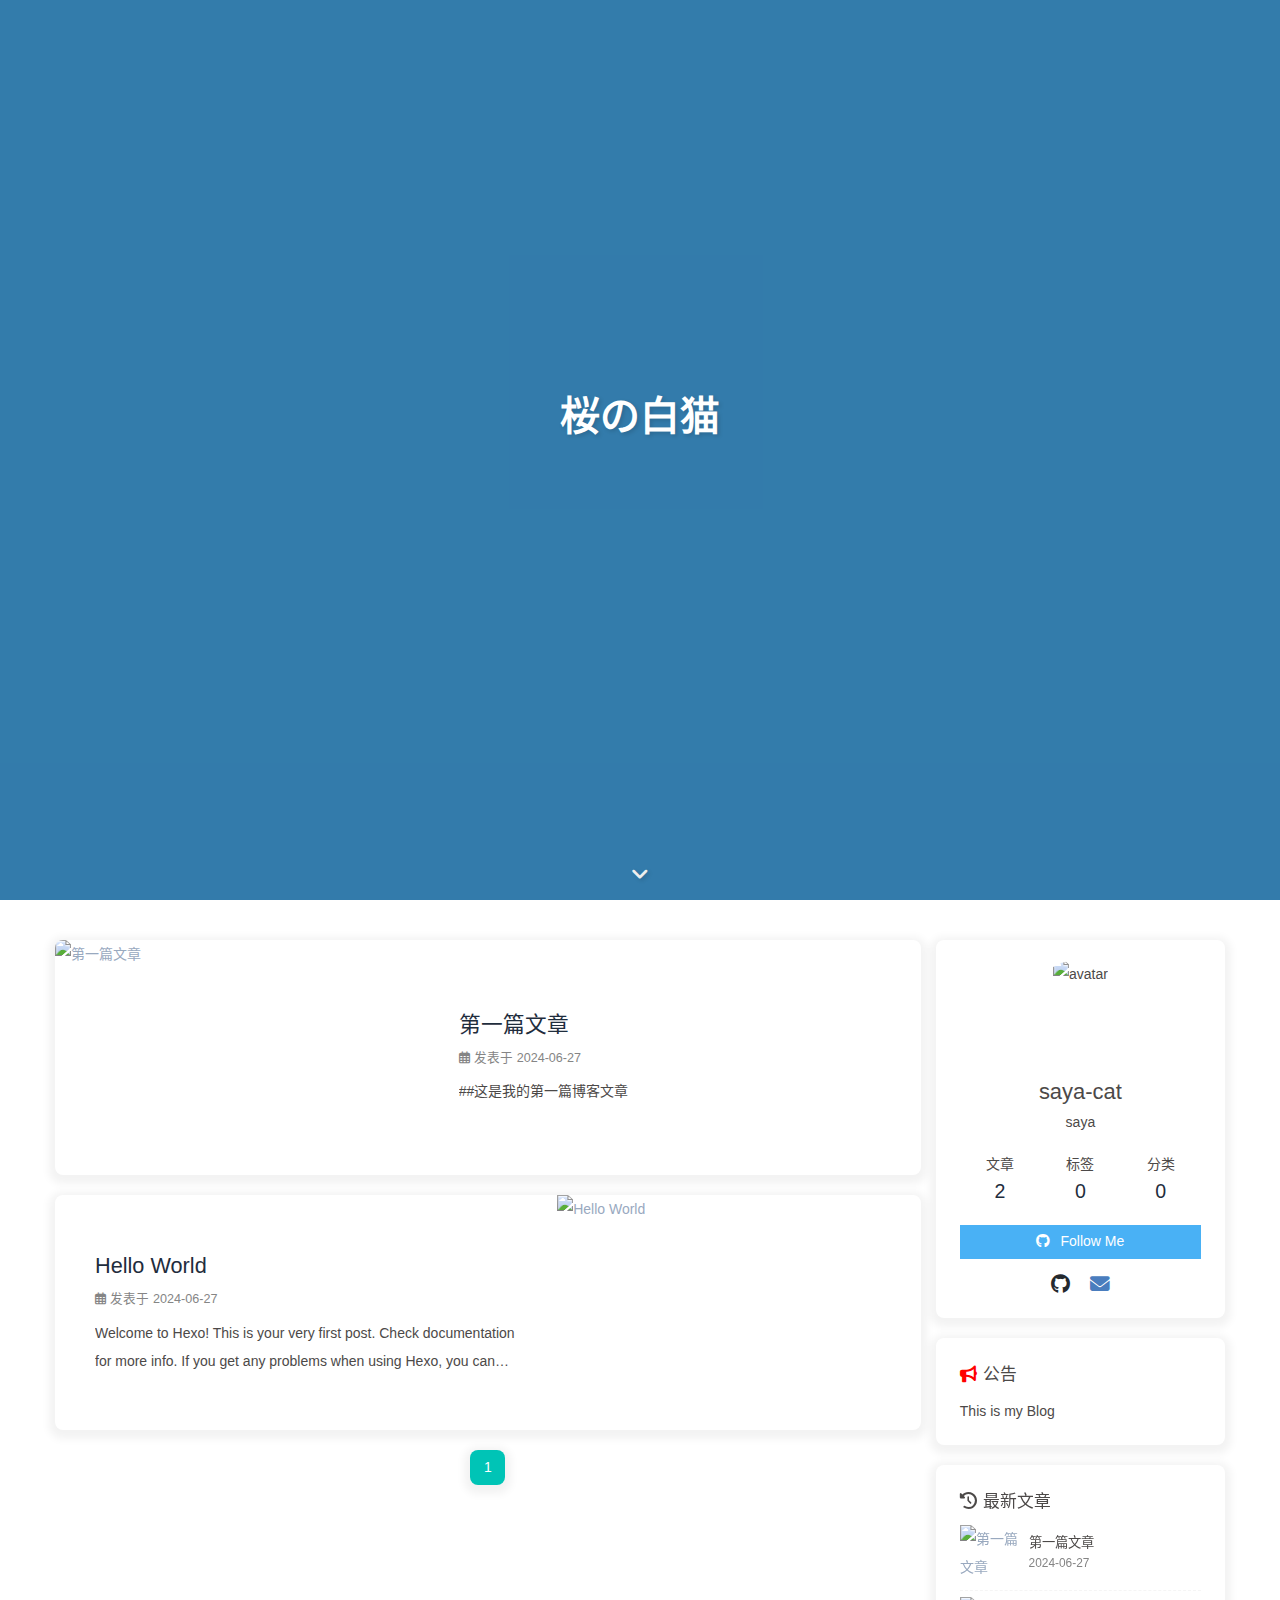
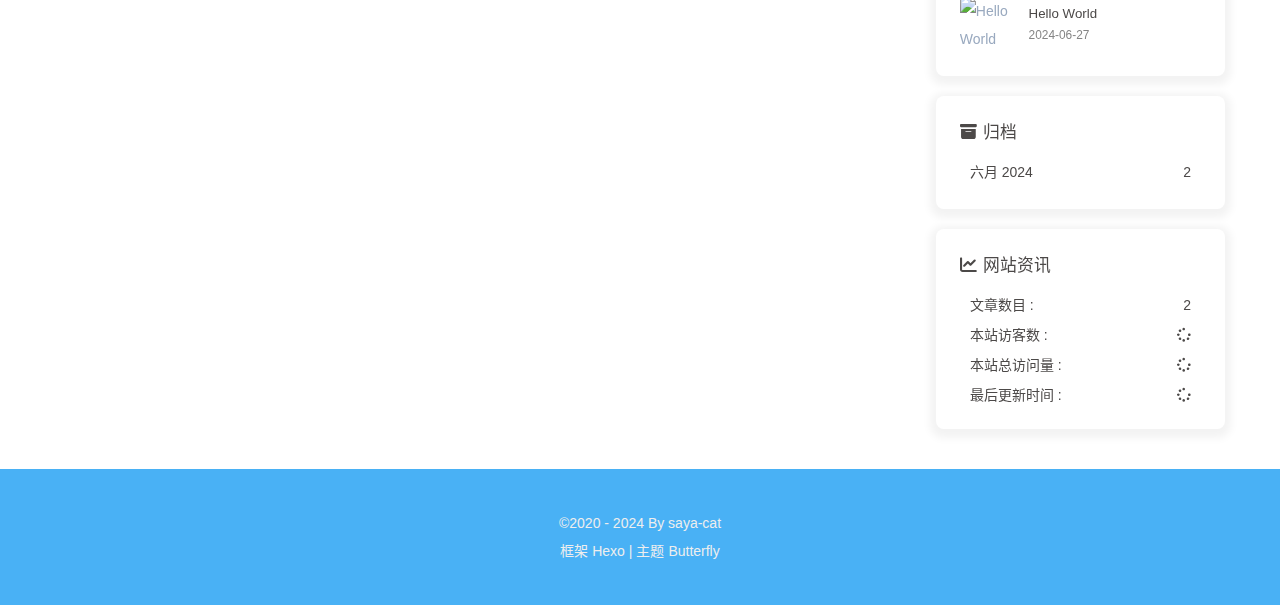
==== index.html @ bbb2d553 "Site updated: 2024-06-28 21:58:36" ====
<!DOCTYPE html><html lang="zh-CN" data-theme="light"><head><meta charset="UTF-8"><meta http-equiv="X-UA-Compatible" content="IE=edge"><meta name="viewport" content="width=device-width, initial-scale=1.0,viewport-fit=cover"><title>桜の白猫</title><meta name="author" content="saya-cat"><meta name="copyright" content="saya-cat"><meta name="format-detection" content="telephone=no"><meta name="theme-color" content="#ffffff"><meta name="description" content="saya">
<meta property="og:type" content="website">
<meta property="og:title" content="桜の白猫">
<meta property="og:url" content="http://example.com/index.html">
<meta property="og:site_name" content="桜の白猫">
<meta property="og:description" content="saya">
<meta property="og:locale" content="zh_CN">
<meta property="og:image" content="https://cdn.jsdelivr.net/gh/saya-cat/cdn@master/img/custom/avatar.jpg">
<meta property="article:author" content="saya-cat">
<meta name="twitter:card" content="summary">
<meta name="twitter:image" content="https://cdn.jsdelivr.net/gh/saya-cat/cdn@master/img/custom/avatar.jpg"><link rel="shortcut icon" href="/img/favicon.png"><link rel="canonical" href="http://example.com/index.html"><link rel="preconnect" href="//cdn.jsdelivr.net"/><link rel="preconnect" href="//busuanzi.ibruce.info"/><link rel="stylesheet" href="/css/index.css?v=4.13.0"><link rel="stylesheet" href="https://cdn.jsdelivr.net/npm/@fortawesome/fontawesome-free@6.5.1/css/all.min.css"><link rel="stylesheet" href="https://cdn.jsdelivr.net/npm/@fancyapps/ui@5.0.33/dist/fancybox/fancybox.min.css" media="print" onload="this.media='all'"><script>const GLOBAL_CONFIG = {
  root: '/',
  algolia: undefined,
  localSearch: undefined,
  translate: undefined,
  noticeOutdate: undefined,
  highlight: {"plugin":"highlight.js","highlightCopy":true,"highlightLang":true,"highlightHeightLimit":false},
  copy: {
    success: '复制成功',
    error: '复制错误',
    noSupport: '浏览器不支持'
  },
  relativeDate: {
    homepage: false,
    post: false
  },
  runtime: '',
  dateSuffix: {
    just: '刚刚',
    min: '分钟前',
    hour: '小时前',
    day: '天前',
    month: '个月前'
  },
  copyright: undefined,
  lightbox: 'fancybox',
  Snackbar: undefined,
  infinitegrid: {
    js: 'https://cdn.jsdelivr.net/npm/@egjs/infinitegrid@4.11.1/dist/infinitegrid.min.js',
    buttonText: '加载更多'
  },
  isPhotoFigcaption: false,
  islazyload: false,
  isAnchor: false,
  percent: {
    toc: true,
    rightside: false,
  },
  autoDarkmode: false
}</script><script id="config-diff">var GLOBAL_CONFIG_SITE = {
  title: '桜の白猫',
  isPost: false,
  isHome: true,
  isHighlightShrink: ,
  isToc: false,
  postUpdate: '2024-06-28 21:58:36'
}</script><script>(win=>{
      win.saveToLocal = {
        set: (key, value, ttl) => {
          if (ttl === 0) return
          const now = Date.now()
          const expiry = now + ttl * 86400000
          const item = {
            value,
            expiry
          }
          localStorage.setItem(key, JSON.stringify(item))
        },
      
        get: key => {
          const itemStr = localStorage.getItem(key)
      
          if (!itemStr) {
            return undefined
          }
          const item = JSON.parse(itemStr)
          const now = Date.now()
      
          if (now > item.expiry) {
            localStorage.removeItem(key)
            return undefined
          }
          return item.value
        }
      }
    
      win.getScript = (url, attr = {}) => new Promise((resolve, reject) => {
        const script = document.createElement('script')
        script.src = url
        script.async = true
        script.onerror = reject
        script.onload = script.onreadystatechange = function() {
          const loadState = this.readyState
          if (loadState && loadState !== 'loaded' && loadState !== 'complete') return
          script.onload = script.onreadystatechange = null
          resolve()
        }

        Object.keys(attr).forEach(key => {
          script.setAttribute(key, attr[key])
        })

        document.head.appendChild(script)
      })
    
      win.getCSS = (url, id = false) => new Promise((resolve, reject) => {
        const link = document.createElement('link')
        link.rel = 'stylesheet'
        link.href = url
        if (id) link.id = id
        link.onerror = reject
        link.onload = link.onreadystatechange = function() {
          const loadState = this.readyState
          if (loadState && loadState !== 'loaded' && loadState !== 'complete') return
          link.onload = link.onreadystatechange = null
          resolve()
        }
        document.head.appendChild(link)
      })
    
      win.activateDarkMode = () => {
        document.documentElement.setAttribute('data-theme', 'dark')
        if (document.querySelector('meta[name="theme-color"]') !== null) {
          document.querySelector('meta[name="theme-color"]').setAttribute('content', '#0d0d0d')
        }
      }
      win.activateLightMode = () => {
        document.documentElement.setAttribute('data-theme', 'light')
        if (document.querySelector('meta[name="theme-color"]') !== null) {
          document.querySelector('meta[name="theme-color"]').setAttribute('content', '#ffffff')
        }
      }
      const t = saveToLocal.get('theme')
    
        if (t === 'dark') activateDarkMode()
        else if (t === 'light') activateLightMode()
      
      const asideStatus = saveToLocal.get('aside-status')
      if (asideStatus !== undefined) {
        if (asideStatus === 'hide') {
          document.documentElement.classList.add('hide-aside')
        } else {
          document.documentElement.classList.remove('hide-aside')
        }
      }
    
      const detectApple = () => {
        if(/iPad|iPhone|iPod|Macintosh/.test(navigator.userAgent)){
          document.documentElement.classList.add('apple')
        }
      }
      detectApple()
    })(window)</script><meta name="generator" content="Hexo 7.2.0"></head><body><div id="sidebar"><div id="menu-mask"></div><div id="sidebar-menus"><div class="avatar-img is-center"><img src="https://cdn.jsdelivr.net/gh/saya-cat/cdn@master/img/custom/avatar.jpg" onerror="onerror=null;src='/img/friend_404.gif'" alt="avatar"/></div><div class="sidebar-site-data site-data is-center"><a href="/archives/"><div class="headline">文章</div><div class="length-num">2</div></a><a href="/tags/"><div class="headline">标签</div><div class="length-num">0</div></a><a href="/categories/"><div class="headline">分类</div><div class="length-num">0</div></a></div><hr class="custom-hr"/><div class="menus_items"><div class="menus_item"><a class="site-page" href="/"><i class="fa-fw fas fa-home"></i><span> 主页</span></a></div><div class="menus_item"><a class="site-page" href="/archives/"><i class="fa-fw fas fa-archive"></i><span> 档案</span></a></div><div class="menus_item"><a class="site-page" href="/tags/"><i class="fa-fw fas fa-tags"></i><span> 标签</span></a></div><div class="menus_item"><a class="site-page" href="/categories/"><i class="fa-fw fas fa-folder-open"></i><span> 分类</span></a></div><div class="menus_item"><a class="site-page group" href="javascript:void(0);"><i class="fa-fw fas fa-list"></i><span> 列表</span><i class="fas fa-chevron-down"></i></a><ul class="menus_item_child"><li><a class="site-page child" href="/music/"><i class="fa-fw fas fa-music"></i><span> 音乐</span></a></li><li><a class="site-page child" href="/movies/"><i class="fa-fw fas fa-video"></i><span> 电影</span></a></li></ul></div><div class="menus_item"><a class="site-page" href="/link/"><i class="fa-fw fas fa-link"></i><span> 友链</span></a></div><div class="menus_item"><a class="site-page" href="/about/"><i class="fa-fw fas fa-heart"></i><span> 关于</span></a></div></div></div></div><div class="page" id="body-wrap"><header class="full_page" id="page-header" style="background-image: url('https://cdn.jsdelivr.net/gh/saya-cat/cdn@master/img/cover/(0).jpg.webp')"><nav id="nav"><span id="blog-info"><a href="/" title="桜の白猫"><span class="site-name">桜の白猫</span></a></span><div id="menus"><div class="menus_items"><div class="menus_item"><a class="site-page" href="/"><i class="fa-fw fas fa-home"></i><span> 主页</span></a></div><div class="menus_item"><a class="site-page" href="/archives/"><i class="fa-fw fas fa-archive"></i><span> 档案</span></a></div><div class="menus_item"><a class="site-page" href="/tags/"><i class="fa-fw fas fa-tags"></i><span> 标签</span></a></div><div class="menus_item"><a class="site-page" href="/categories/"><i class="fa-fw fas fa-folder-open"></i><span> 分类</span></a></div><div class="menus_item"><a class="site-page group" href="javascript:void(0);"><i class="fa-fw fas fa-list"></i><span> 列表</span><i class="fas fa-chevron-down"></i></a><ul class="menus_item_child"><li><a class="site-page child" href="/music/"><i class="fa-fw fas fa-music"></i><span> 音乐</span></a></li><li><a class="site-page child" href="/movies/"><i class="fa-fw fas fa-video"></i><span> 电影</span></a></li></ul></div><div class="menus_item"><a class="site-page" href="/link/"><i class="fa-fw fas fa-link"></i><span> 友链</span></a></div><div class="menus_item"><a class="site-page" href="/about/"><i class="fa-fw fas fa-heart"></i><span> 关于</span></a></div></div><div id="toggle-menu"><a class="site-page" href="javascript:void(0);"><i class="fas fa-bars fa-fw"></i></a></div></div></nav><div id="site-info"><h1 id="site-title">桜の白猫</h1><div id="site_social_icons"><a class="social-icon" href="https://github.com/saya-cat" target="_blank" title="Github"><i class="fab fa-github" style="color: #24292e;"></i></a><a class="social-icon" href="mailto:13123343229@gmail.com" target="_blank" title="Email"><i class="fas fa-envelope" style="color: #4a7dbe;"></i></a></div></div><div id="scroll-down"><i class="fas fa-angle-down scroll-down-effects"></i></div></header><main class="layout" id="content-inner"><div class="recent-posts" id="recent-posts"><div class="recent-post-item"><div class="post_cover left"><a href="/2024/06/27/2024-06-27-%E7%AC%AC%E4%B8%80%E7%AF%87%E6%96%87%E7%AB%A0/" title="第一篇文章"><img class="post-bg" src="https://cdn.jsdelivr.net/gh/saya-cat/cdn@master/img/cover/(0).jpg.webp" onerror="this.onerror=null;this.src='/img/404.jpg'" alt="第一篇文章"></a></div><div class="recent-post-info"><a class="article-title" href="/2024/06/27/2024-06-27-%E7%AC%AC%E4%B8%80%E7%AF%87%E6%96%87%E7%AB%A0/" title="第一篇文章">第一篇文章</a><div class="article-meta-wrap"><span class="post-meta-date"><i class="far fa-calendar-alt"></i><span class="article-meta-label">发表于</span><time datetime="2024-06-27T03:56:48.970Z" title="发表于 2024-06-27 11:56:48">2024-06-27</time></span></div><div class="content">##这是我的第一篇博客文章
</div></div></div><div class="recent-post-item"><div class="post_cover right"><a href="/2024/06/27/hello-world/" title="Hello World"><img class="post-bg" src="https://cdn.jsdelivr.net/gh/saya-cat/cdn@master/img/cover/(0).jpg.webp" onerror="this.onerror=null;this.src='/img/404.jpg'" alt="Hello World"></a></div><div class="recent-post-info"><a class="article-title" href="/2024/06/27/hello-world/" title="Hello World">Hello World</a><div class="article-meta-wrap"><span class="post-meta-date"><i class="far fa-calendar-alt"></i><span class="article-meta-label">发表于</span><time datetime="2024-06-27T03:28:30.256Z" title="发表于 2024-06-27 11:28:30">2024-06-27</time></span></div><div class="content">Welcome to Hexo! This is your very first post. Check documentation for more info. If you get any problems when using Hexo, you can find the answer in troubleshooting or you can ask me on GitHub.
Quick StartCreate a new post1$ hexo new &quot;My New Post&quot;

More info: Writing
Run server1$ hexo server

More info: Server
Generate static files1$ hexo generate

More info: Generating
Deploy to remote sites1$ hexo deploy

More info: Deployment
</div></div></div><nav id="pagination"><div class="pagination"><span class="page-number current">1</span></div></nav></div><div class="aside-content" id="aside-content"><div class="card-widget card-info"><div class="is-center"><div class="avatar-img"><img src="https://cdn.jsdelivr.net/gh/saya-cat/cdn@master/img/custom/avatar.jpg" onerror="this.onerror=null;this.src='/img/friend_404.gif'" alt="avatar"/></div><div class="author-info__name">saya-cat</div><div class="author-info__description">saya</div></div><div class="card-info-data site-data is-center"><a href="/archives/"><div class="headline">文章</div><div class="length-num">2</div></a><a href="/tags/"><div class="headline">标签</div><div class="length-num">0</div></a><a href="/categories/"><div class="headline">分类</div><div class="length-num">0</div></a></div><a id="card-info-btn" target="_blank" rel="noopener" href="https://github.com/xxxxxx"><i class="fab fa-github"></i><span>Follow Me</span></a><div class="card-info-social-icons is-center"><a class="social-icon" href="https://github.com/saya-cat" target="_blank" title="Github"><i class="fab fa-github" style="color: #24292e;"></i></a><a class="social-icon" href="mailto:13123343229@gmail.com" target="_blank" title="Email"><i class="fas fa-envelope" style="color: #4a7dbe;"></i></a></div></div><div class="card-widget card-announcement"><div class="item-headline"><i class="fas fa-bullhorn fa-shake"></i><span>公告</span></div><div class="announcement_content">This is my Blog</div></div><div class="sticky_layout"><div class="card-widget card-recent-post"><div class="item-headline"><i class="fas fa-history"></i><span>最新文章</span></div><div class="aside-list"><div class="aside-list-item"><a class="thumbnail" href="/2024/06/27/2024-06-27-%E7%AC%AC%E4%B8%80%E7%AF%87%E6%96%87%E7%AB%A0/" title="第一篇文章"><img src="https://cdn.jsdelivr.net/gh/saya-cat/cdn@master/img/cover/(0).jpg.webp" onerror="this.onerror=null;this.src='/img/404.jpg'" alt="第一篇文章"/></a><div class="content"><a class="title" href="/2024/06/27/2024-06-27-%E7%AC%AC%E4%B8%80%E7%AF%87%E6%96%87%E7%AB%A0/" title="第一篇文章">第一篇文章</a><time datetime="2024-06-27T03:56:48.970Z" title="发表于 2024-06-27 11:56:48">2024-06-27</time></div></div><div class="aside-list-item"><a class="thumbnail" href="/2024/06/27/hello-world/" title="Hello World"><img src="https://cdn.jsdelivr.net/gh/saya-cat/cdn@master/img/cover/(0).jpg.webp" onerror="this.onerror=null;this.src='/img/404.jpg'" alt="Hello World"/></a><div class="content"><a class="title" href="/2024/06/27/hello-world/" title="Hello World">Hello World</a><time datetime="2024-06-27T03:28:30.256Z" title="发表于 2024-06-27 11:28:30">2024-06-27</time></div></div></div></div><div class="card-widget card-archives"><div class="item-headline"><i class="fas fa-archive"></i><span>归档</span></div><ul class="card-archive-list"><li class="card-archive-list-item"><a class="card-archive-list-link" href="/archives/2024/06/"><span class="card-archive-list-date">六月 2024</span><span class="card-archive-list-count">2</span></a></li></ul></div><div class="card-widget card-webinfo"><div class="item-headline"><i class="fas fa-chart-line"></i><span>网站资讯</span></div><div class="webinfo"><div class="webinfo-item"><div class="item-name">文章数目 :</div><div class="item-count">2</div></div><div class="webinfo-item"><div class="item-name">本站访客数 :</div><div class="item-count" id="busuanzi_value_site_uv"><i class="fa-solid fa-spinner fa-spin"></i></div></div><div class="webinfo-item"><div class="item-name">本站总访问量 :</div><div class="item-count" id="busuanzi_value_site_pv"><i class="fa-solid fa-spinner fa-spin"></i></div></div><div class="webinfo-item"><div class="item-name">最后更新时间 :</div><div class="item-count" id="last-push-date" data-lastPushDate="2024-06-28T13:58:36.071Z"><i class="fa-solid fa-spinner fa-spin"></i></div></div></div></div></div></div></main><footer id="footer"><div id="footer-wrap"><div class="copyright">&copy;2020 - 2024 By saya-cat</div><div class="framework-info"><span>框架 </span><a target="_blank" rel="noopener" href="https://hexo.io">Hexo</a><span class="footer-separator">|</span><span>主题 </span><a target="_blank" rel="noopener" href="https://github.com/jerryc127/hexo-theme-butterfly">Butterfly</a></div></div></footer></div><div id="rightside"><div id="rightside-config-hide"><button id="darkmode" type="button" title="浅色和深色模式转换"><i class="fas fa-adjust"></i></button><button id="hide-aside-btn" type="button" title="单栏和双栏切换"><i class="fas fa-arrows-alt-h"></i></button></div><div id="rightside-config-show"><button id="rightside-config" type="button" title="设置"><i class="fas fa-cog fa-spin"></i></button><button id="go-up" type="button" title="回到顶部"><span class="scroll-percent"></span><i class="fas fa-arrow-up"></i></button></div></div><div><script src="/js/utils.js?v=4.13.0"></script><script src="/js/main.js?v=4.13.0"></script><script src="https://cdn.jsdelivr.net/npm/@fancyapps/ui@5.0.33/dist/fancybox/fancybox.umd.min.js"></script><div class="js-pjax"></div><script async data-pjax src="//busuanzi.ibruce.info/busuanzi/2.3/busuanzi.pure.mini.js"></script></div></body></html>
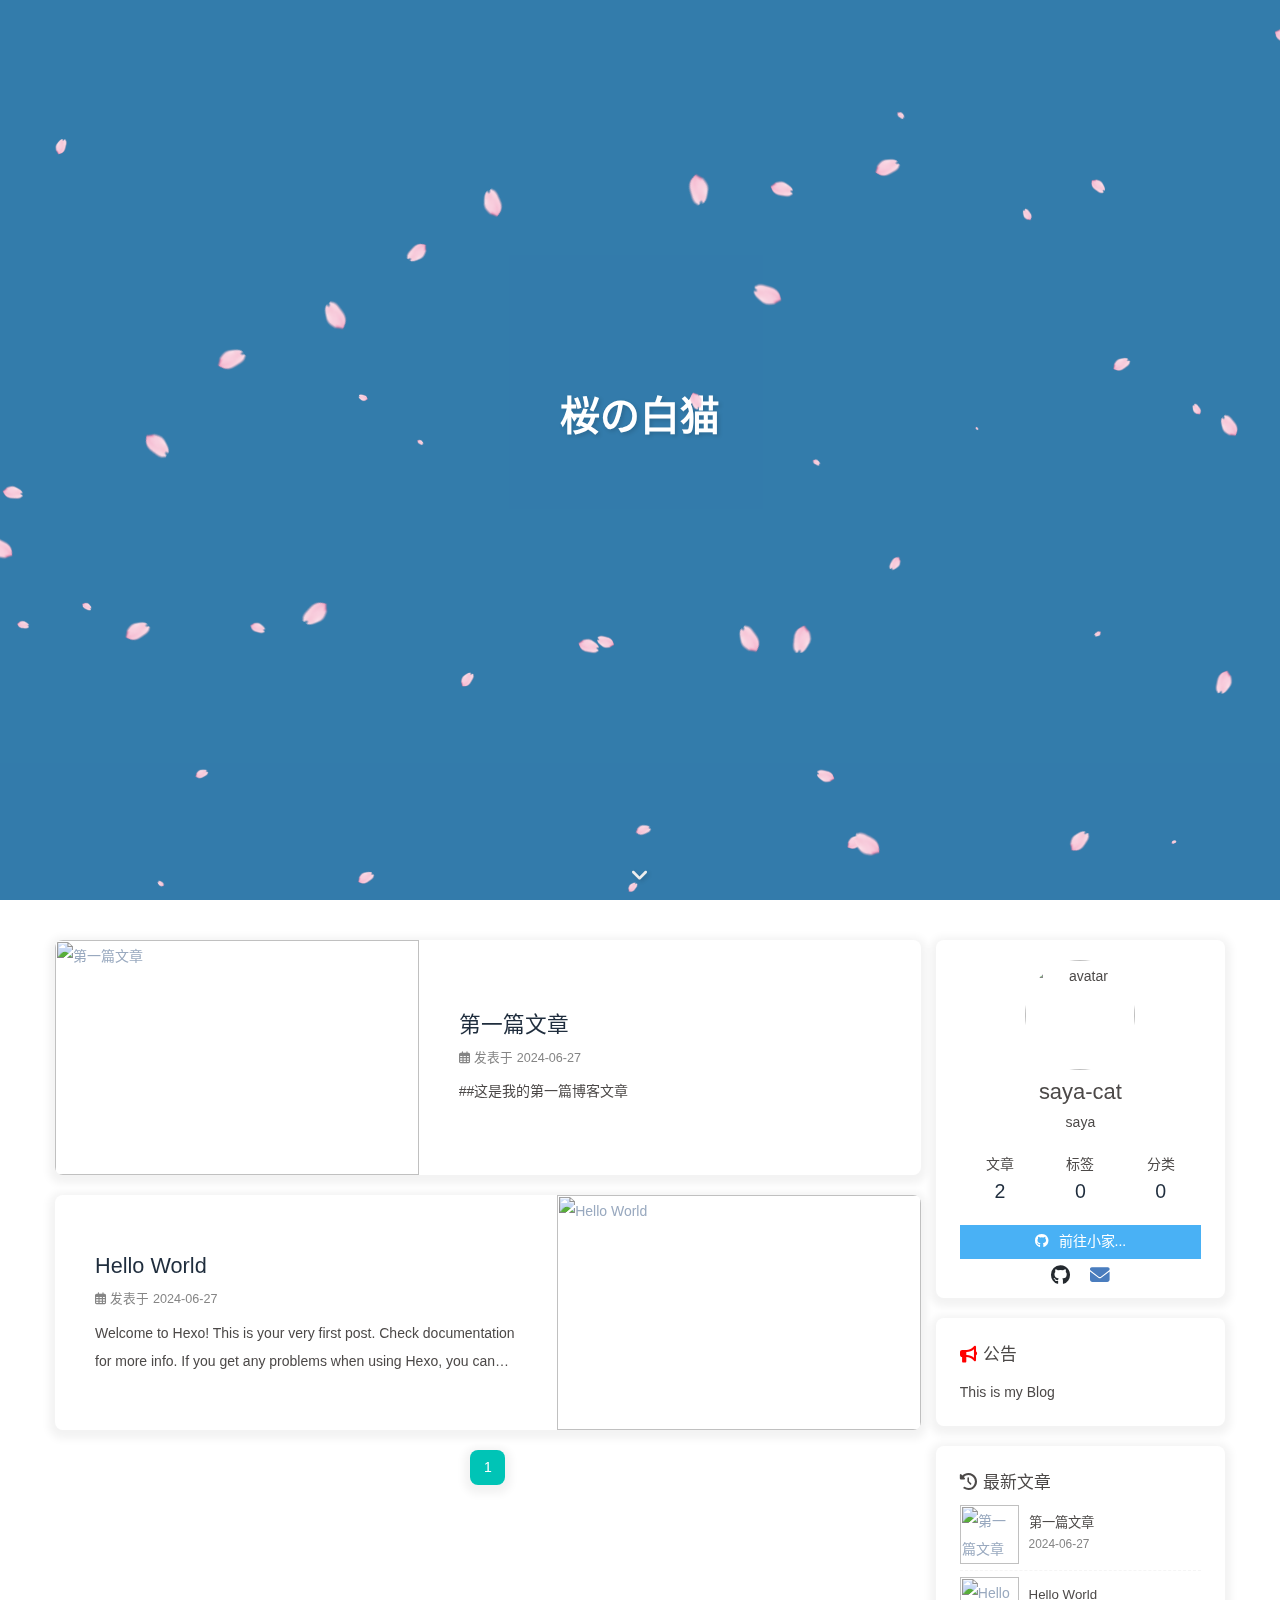
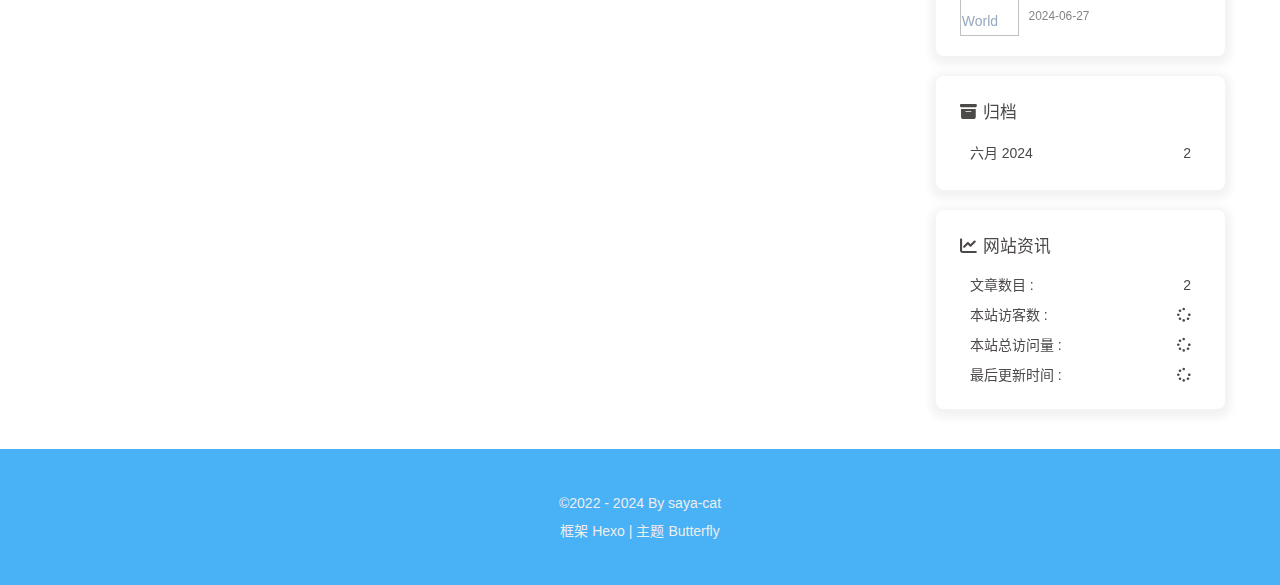
==== commit edf1b9c0: "Site updated: 2024-06-30 14:19:20" ====
--- a/index.html
+++ b/index.html
@@ -1,4 +1,4 @@
-<!DOCTYPE html><html lang="zh-CN" data-theme="light"><head><meta charset="UTF-8"><meta http-equiv="X-UA-Compatible" content="IE=edge"><meta name="viewport" content="width=device-width, initial-scale=1.0,viewport-fit=cover"><title>桜の白猫</title><meta name="author" content="saya-cat"><meta name="copyright" content="saya-cat"><meta name="format-detection" content="telephone=no"><meta name="theme-color" content="#ffffff"><meta name="description" content="saya">
+<script type="text/javascript" src="/js/crash_cheat.js"></script><!DOCTYPE html><html lang="zh-CN" data-theme="light"><head><meta charset="UTF-8"><meta http-equiv="X-UA-Compatible" content="IE=edge"><meta name="viewport" content="width=device-width, initial-scale=1.0,viewport-fit=cover"><title>桜の白猫 - にゃ</title><meta name="author" content="saya-cat"><meta name="copyright" content="saya-cat"><meta name="format-detection" content="telephone=no"><meta name="theme-color" content="#ffffff"><meta name="description" content="saya">
 <meta property="og:type" content="website">
 <meta property="og:title" content="桜の白猫">
 <meta property="og:url" content="http://example.com/index.html">
@@ -7,6 +7,7 @@
 <meta property="og:locale" content="zh_CN">
 <meta property="og:image" content="https://cdn.jsdelivr.net/gh/saya-cat/cdn@master/img/custom/avatar.jpg">
 <meta property="article:author" content="saya-cat">
+<meta property="article:tag" content="生活是如此的压抑">
 <meta name="twitter:card" content="summary">
 <meta name="twitter:image" content="https://cdn.jsdelivr.net/gh/saya-cat/cdn@master/img/custom/avatar.jpg"><link rel="shortcut icon" href="/img/favicon.png"><link rel="canonical" href="http://example.com/index.html"><link rel="preconnect" href="//cdn.jsdelivr.net"/><link rel="preconnect" href="//busuanzi.ibruce.info"/><link rel="stylesheet" href="/css/index.css?v=4.13.0"><link rel="stylesheet" href="https://cdn.jsdelivr.net/npm/@fortawesome/fontawesome-free@6.5.1/css/all.min.css"><link rel="stylesheet" href="https://cdn.jsdelivr.net/npm/@fancyapps/ui@5.0.33/dist/fancybox/fancybox.min.css" media="print" onload="this.media='all'"><script>const GLOBAL_CONFIG = {
   root: '/',
@@ -53,7 +54,7 @@
   isHome: true,
   isHighlightShrink: ,
   isToc: false,
-  postUpdate: '2024-06-28 21:58:36'
+  postUpdate: '2024-06-30 14:19:13'
 }</script><script>(win=>{
       win.saveToLocal = {
         set: (key, value, ttl) => {
@@ -150,8 +151,8 @@
         }
       }
       detectApple()
-    })(window)</script><meta name="generator" content="Hexo 7.2.0"></head><body><div id="sidebar"><div id="menu-mask"></div><div id="sidebar-menus"><div class="avatar-img is-center"><img src="https://cdn.jsdelivr.net/gh/saya-cat/cdn@master/img/custom/avatar.jpg" onerror="onerror=null;src='/img/friend_404.gif'" alt="avatar"/></div><div class="sidebar-site-data site-data is-center"><a href="/archives/"><div class="headline">文章</div><div class="length-num">2</div></a><a href="/tags/"><div class="headline">标签</div><div class="length-num">0</div></a><a href="/categories/"><div class="headline">分类</div><div class="length-num">0</div></a></div><hr class="custom-hr"/><div class="menus_items"><div class="menus_item"><a class="site-page" href="/"><i class="fa-fw fas fa-home"></i><span> 主页</span></a></div><div class="menus_item"><a class="site-page" href="/archives/"><i class="fa-fw fas fa-archive"></i><span> 档案</span></a></div><div class="menus_item"><a class="site-page" href="/tags/"><i class="fa-fw fas fa-tags"></i><span> 标签</span></a></div><div class="menus_item"><a class="site-page" href="/categories/"><i class="fa-fw fas fa-folder-open"></i><span> 分类</span></a></div><div class="menus_item"><a class="site-page group" href="javascript:void(0);"><i class="fa-fw fas fa-list"></i><span> 列表</span><i class="fas fa-chevron-down"></i></a><ul class="menus_item_child"><li><a class="site-page child" href="/music/"><i class="fa-fw fas fa-music"></i><span> 音乐</span></a></li><li><a class="site-page child" href="/movies/"><i class="fa-fw fas fa-video"></i><span> 电影</span></a></li></ul></div><div class="menus_item"><a class="site-page" href="/link/"><i class="fa-fw fas fa-link"></i><span> 友链</span></a></div><div class="menus_item"><a class="site-page" href="/about/"><i class="fa-fw fas fa-heart"></i><span> 关于</span></a></div></div></div></div><div class="page" id="body-wrap"><header class="full_page" id="page-header" style="background-image: url('https://cdn.jsdelivr.net/gh/saya-cat/cdn@master/img/cover/(0).jpg.webp')"><nav id="nav"><span id="blog-info"><a href="/" title="桜の白猫"><span class="site-name">桜の白猫</span></a></span><div id="menus"><div class="menus_items"><div class="menus_item"><a class="site-page" href="/"><i class="fa-fw fas fa-home"></i><span> 主页</span></a></div><div class="menus_item"><a class="site-page" href="/archives/"><i class="fa-fw fas fa-archive"></i><span> 档案</span></a></div><div class="menus_item"><a class="site-page" href="/tags/"><i class="fa-fw fas fa-tags"></i><span> 标签</span></a></div><div class="menus_item"><a class="site-page" href="/categories/"><i class="fa-fw fas fa-folder-open"></i><span> 分类</span></a></div><div class="menus_item"><a class="site-page group" href="javascript:void(0);"><i class="fa-fw fas fa-list"></i><span> 列表</span><i class="fas fa-chevron-down"></i></a><ul class="menus_item_child"><li><a class="site-page child" href="/music/"><i class="fa-fw fas fa-music"></i><span> 音乐</span></a></li><li><a class="site-page child" href="/movies/"><i class="fa-fw fas fa-video"></i><span> 电影</span></a></li></ul></div><div class="menus_item"><a class="site-page" href="/link/"><i class="fa-fw fas fa-link"></i><span> 友链</span></a></div><div class="menus_item"><a class="site-page" href="/about/"><i class="fa-fw fas fa-heart"></i><span> 关于</span></a></div></div><div id="toggle-menu"><a class="site-page" href="javascript:void(0);"><i class="fas fa-bars fa-fw"></i></a></div></div></nav><div id="site-info"><h1 id="site-title">桜の白猫</h1><div id="site_social_icons"><a class="social-icon" href="https://github.com/saya-cat" target="_blank" title="Github"><i class="fab fa-github" style="color: #24292e;"></i></a><a class="social-icon" href="mailto:13123343229@gmail.com" target="_blank" title="Email"><i class="fas fa-envelope" style="color: #4a7dbe;"></i></a></div></div><div id="scroll-down"><i class="fas fa-angle-down scroll-down-effects"></i></div></header><main class="layout" id="content-inner"><div class="recent-posts" id="recent-posts"><div class="recent-post-item"><div class="post_cover left"><a href="/2024/06/27/2024-06-27-%E7%AC%AC%E4%B8%80%E7%AF%87%E6%96%87%E7%AB%A0/" title="第一篇文章"><img class="post-bg" src="https://cdn.jsdelivr.net/gh/saya-cat/cdn@master/img/cover/(0).jpg.webp" onerror="this.onerror=null;this.src='/img/404.jpg'" alt="第一篇文章"></a></div><div class="recent-post-info"><a class="article-title" href="/2024/06/27/2024-06-27-%E7%AC%AC%E4%B8%80%E7%AF%87%E6%96%87%E7%AB%A0/" title="第一篇文章">第一篇文章</a><div class="article-meta-wrap"><span class="post-meta-date"><i class="far fa-calendar-alt"></i><span class="article-meta-label">发表于</span><time datetime="2024-06-27T03:56:48.970Z" title="发表于 2024-06-27 11:56:48">2024-06-27</time></span></div><div class="content">##这是我的第一篇博客文章
-</div></div></div><div class="recent-post-item"><div class="post_cover right"><a href="/2024/06/27/hello-world/" title="Hello World"><img class="post-bg" src="https://cdn.jsdelivr.net/gh/saya-cat/cdn@master/img/cover/(0).jpg.webp" onerror="this.onerror=null;this.src='/img/404.jpg'" alt="Hello World"></a></div><div class="recent-post-info"><a class="article-title" href="/2024/06/27/hello-world/" title="Hello World">Hello World</a><div class="article-meta-wrap"><span class="post-meta-date"><i class="far fa-calendar-alt"></i><span class="article-meta-label">发表于</span><time datetime="2024-06-27T03:28:30.256Z" title="发表于 2024-06-27 11:28:30">2024-06-27</time></span></div><div class="content">Welcome to Hexo! This is your very first post. Check documentation for more info. If you get any problems when using Hexo, you can find the answer in troubleshooting or you can ask me on GitHub.
+    })(window)</script><meta name="generator" content="Hexo 7.2.0"></head><body><div id="web_bg"></div><div id="sidebar"><div id="menu-mask"></div><div id="sidebar-menus"><div class="avatar-img is-center"><img src="https://cdn.jsdelivr.net/gh/saya-cat/cdn@master/img/custom/avatar.jpg" onerror="onerror=null;src='/img/friend_404.gif'" alt="avatar"/></div><div class="sidebar-site-data site-data is-center"><a href="/archives/"><div class="headline">文章</div><div class="length-num">2</div></a><a href="/tags/"><div class="headline">标签</div><div class="length-num">0</div></a><a href="/categories/"><div class="headline">分类</div><div class="length-num">0</div></a></div><hr class="custom-hr"/><div class="menus_items"><div class="menus_item"><a class="site-page" href="/"><i class="fa-fw fas fa-home"></i><span> 主页</span></a></div><div class="menus_item"><a class="site-page" href="/archives/"><i class="fa-fw fas fa-archive"></i><span> 档案</span></a></div><div class="menus_item"><a class="site-page" href="/tags/"><i class="fa-fw fas fa-tags"></i><span> 标签</span></a></div><div class="menus_item"><a class="site-page" href="/categories/"><i class="fa-fw fas fa-folder-open"></i><span> 分类</span></a></div><div class="menus_item"><a class="site-page group" href="javascript:void(0);"><i class="fa-fw fas fa-list"></i><span> 列表</span><i class="fas fa-chevron-down"></i></a><ul class="menus_item_child"><li><a class="site-page child" href="/music/"><i class="fa-fw fas fa-music"></i><span> 音乐</span></a></li><li><a class="site-page child" href="/movies/"><i class="fa-fw fas fa-video"></i><span> 电影</span></a></li></ul></div><div class="menus_item"><a class="site-page" href="/link/"><i class="fa-fw fas fa-link"></i><span> 友链</span></a></div><div class="menus_item"><a class="site-page" href="/about/"><i class="fa-fw fas fa-heart"></i><span> 关于</span></a></div></div></div></div><div class="page" id="body-wrap"><header class="full_page" id="page-header" style="background-image: url('https://cdn.jsdelivr.net/gh/saya-cat/cdn@master/img/cover/(9).jpg.webp')"><nav id="nav"><span id="blog-info"><a href="/" title="桜の白猫"><span class="site-name">桜の白猫</span></a></span><div id="menus"><div class="menus_items"><div class="menus_item"><a class="site-page" href="/"><i class="fa-fw fas fa-home"></i><span> 主页</span></a></div><div class="menus_item"><a class="site-page" href="/archives/"><i class="fa-fw fas fa-archive"></i><span> 档案</span></a></div><div class="menus_item"><a class="site-page" href="/tags/"><i class="fa-fw fas fa-tags"></i><span> 标签</span></a></div><div class="menus_item"><a class="site-page" href="/categories/"><i class="fa-fw fas fa-folder-open"></i><span> 分类</span></a></div><div class="menus_item"><a class="site-page group" href="javascript:void(0);"><i class="fa-fw fas fa-list"></i><span> 列表</span><i class="fas fa-chevron-down"></i></a><ul class="menus_item_child"><li><a class="site-page child" href="/music/"><i class="fa-fw fas fa-music"></i><span> 音乐</span></a></li><li><a class="site-page child" href="/movies/"><i class="fa-fw fas fa-video"></i><span> 电影</span></a></li></ul></div><div class="menus_item"><a class="site-page" href="/link/"><i class="fa-fw fas fa-link"></i><span> 友链</span></a></div><div class="menus_item"><a class="site-page" href="/about/"><i class="fa-fw fas fa-heart"></i><span> 关于</span></a></div></div><div id="toggle-menu"><a class="site-page" href="javascript:void(0);"><i class="fas fa-bars fa-fw"></i></a></div></div></nav><div id="site-info"><h1 id="site-title">桜の白猫</h1><div id="site-subtitle"><span id="subtitle"></span></div><div id="site_social_icons"><a class="social-icon" href="https://github.com/saya-cat" target="_blank" title="Github"><i class="fab fa-github" style="color: #24292e;"></i></a><a class="social-icon" href="mailto:13123343229@gmail.com" target="_blank" title="Email"><i class="fas fa-envelope" style="color: #4a7dbe;"></i></a></div></div><div id="scroll-down"><i class="fas fa-angle-down scroll-down-effects"></i></div></header><main class="layout" id="content-inner"><div class="recent-posts" id="recent-posts"><div class="recent-post-item"><div class="post_cover left"><a href="/2024/06/27/2024-06-27-%E7%AC%AC%E4%B8%80%E7%AF%87%E6%96%87%E7%AB%A0/" title="第一篇文章"><img class="post-bg" src="https://cdn.jsdelivr.net/gh/saya-cat/cdn@master/img/cover/(2).jpg.webp" onerror="this.onerror=null;this.src='/img/404.jpg'" alt="第一篇文章"></a></div><div class="recent-post-info"><a class="article-title" href="/2024/06/27/2024-06-27-%E7%AC%AC%E4%B8%80%E7%AF%87%E6%96%87%E7%AB%A0/" title="第一篇文章">第一篇文章</a><div class="article-meta-wrap"><span class="post-meta-date"><i class="far fa-calendar-alt"></i><span class="article-meta-label">发表于</span><time datetime="2024-06-27T03:56:48.970Z" title="发表于 2024-06-27 11:56:48">2024-06-27</time></span></div><div class="content">##这是我的第一篇博客文章
+</div></div></div><div class="recent-post-item"><div class="post_cover right"><a href="/2024/06/27/hello-world/" title="Hello World"><img class="post-bg" src="https://cdn.jsdelivr.net/gh/saya-cat/cdn@master/img/cover/(4).jpg.webp" onerror="this.onerror=null;this.src='/img/404.jpg'" alt="Hello World"></a></div><div class="recent-post-info"><a class="article-title" href="/2024/06/27/hello-world/" title="Hello World">Hello World</a><div class="article-meta-wrap"><span class="post-meta-date"><i class="far fa-calendar-alt"></i><span class="article-meta-label">发表于</span><time datetime="2024-06-27T03:28:30.256Z" title="发表于 2024-06-27 11:28:30">2024-06-27</time></span></div><div class="content">Welcome to Hexo! This is your very first post. Check documentation for more info. If you get any problems when using Hexo, you can find the answer in troubleshooting or you can ask me on GitHub.
 Quick StartCreate a new post1$ hexo new &quot;My New Post&quot;
 
 More info: Writing
@@ -164,4 +165,33 @@
 Deploy to remote sites1$ hexo deploy
 
 More info: Deployment
-</div></div></div><nav id="pagination"><div class="pagination"><span class="page-number current">1</span></div></nav></div><div class="aside-content" id="aside-content"><div class="card-widget card-info"><div class="is-center"><div class="avatar-img"><img src="https://cdn.jsdelivr.net/gh/saya-cat/cdn@master/img/custom/avatar.jpg" onerror="this.onerror=null;this.src='/img/friend_404.gif'" alt="avatar"/></div><div class="author-info__name">saya-cat</div><div class="author-info__description">saya</div></div><div class="card-info-data site-data is-center"><a href="/archives/"><div class="headline">文章</div><div class="length-num">2</div></a><a href="/tags/"><div class="headline">标签</div><div class="length-num">0</div></a><a href="/categories/"><div class="headline">分类</div><div class="length-num">0</div></a></div><a id="card-info-btn" target="_blank" rel="noopener" href="https://github.com/xxxxxx"><i class="fab fa-github"></i><span>Follow Me</span></a><div class="card-info-social-icons is-center"><a class="social-icon" href="https://github.com/saya-cat" target="_blank" title="Github"><i class="fab fa-github" style="color: #24292e;"></i></a><a class="social-icon" href="mailto:13123343229@gmail.com" target="_blank" title="Email"><i class="fas fa-envelope" style="color: #4a7dbe;"></i></a></div></div><div class="card-widget card-announcement"><div class="item-headline"><i class="fas fa-bullhorn fa-shake"></i><span>公告</span></div><div class="announcement_content">This is my Blog</div></div><div class="sticky_layout"><div class="card-widget card-recent-post"><div class="item-headline"><i class="fas fa-history"></i><span>最新文章</span></div><div class="aside-list"><div class="aside-list-item"><a class="thumbnail" href="/2024/06/27/2024-06-27-%E7%AC%AC%E4%B8%80%E7%AF%87%E6%96%87%E7%AB%A0/" title="第一篇文章"><img src="https://cdn.jsdelivr.net/gh/saya-cat/cdn@master/img/cover/(0).jpg.webp" onerror="this.onerror=null;this.src='/img/404.jpg'" alt="第一篇文章"/></a><div class="content"><a class="title" href="/2024/06/27/2024-06-27-%E7%AC%AC%E4%B8%80%E7%AF%87%E6%96%87%E7%AB%A0/" title="第一篇文章">第一篇文章</a><time datetime="2024-06-27T03:56:48.970Z" title="发表于 2024-06-27 11:56:48">2024-06-27</time></div></div><div class="aside-list-item"><a class="thumbnail" href="/2024/06/27/hello-world/" title="Hello World"><img src="https://cdn.jsdelivr.net/gh/saya-cat/cdn@master/img/cover/(0).jpg.webp" onerror="this.onerror=null;this.src='/img/404.jpg'" alt="Hello World"/></a><div class="content"><a class="title" href="/2024/06/27/hello-world/" title="Hello World">Hello World</a><time datetime="2024-06-27T03:28:30.256Z" title="发表于 2024-06-27 11:28:30">2024-06-27</time></div></div></div></div><div class="card-widget card-archives"><div class="item-headline"><i class="fas fa-archive"></i><span>归档</span></div><ul class="card-archive-list"><li class="card-archive-list-item"><a class="card-archive-list-link" href="/archives/2024/06/"><span class="card-archive-list-date">六月 2024</span><span class="card-archive-list-count">2</span></a></li></ul></div><div class="card-widget card-webinfo"><div class="item-headline"><i class="fas fa-chart-line"></i><span>网站资讯</span></div><div class="webinfo"><div class="webinfo-item"><div class="item-name">文章数目 :</div><div class="item-count">2</div></div><div class="webinfo-item"><div class="item-name">本站访客数 :</div><div class="item-count" id="busuanzi_value_site_uv"><i class="fa-solid fa-spinner fa-spin"></i></div></div><div class="webinfo-item"><div class="item-name">本站总访问量 :</div><div class="item-count" id="busuanzi_value_site_pv"><i class="fa-solid fa-spinner fa-spin"></i></div></div><div class="webinfo-item"><div class="item-name">最后更新时间 :</div><div class="item-count" id="last-push-date" data-lastPushDate="2024-06-28T13:58:36.071Z"><i class="fa-solid fa-spinner fa-spin"></i></div></div></div></div></div></div></main><footer id="footer"><div id="footer-wrap"><div class="copyright">&copy;2020 - 2024 By saya-cat</div><div class="framework-info"><span>框架 </span><a target="_blank" rel="noopener" href="https://hexo.io">Hexo</a><span class="footer-separator">|</span><span>主题 </span><a target="_blank" rel="noopener" href="https://github.com/jerryc127/hexo-theme-butterfly">Butterfly</a></div></div></footer></div><div id="rightside"><div id="rightside-config-hide"><button id="darkmode" type="button" title="浅色和深色模式转换"><i class="fas fa-adjust"></i></button><button id="hide-aside-btn" type="button" title="单栏和双栏切换"><i class="fas fa-arrows-alt-h"></i></button></div><div id="rightside-config-show"><button id="rightside-config" type="button" title="设置"><i class="fas fa-cog fa-spin"></i></button><button id="go-up" type="button" title="回到顶部"><span class="scroll-percent"></span><i class="fas fa-arrow-up"></i></button></div></div><div><script src="/js/utils.js?v=4.13.0"></script><script src="/js/main.js?v=4.13.0"></script><script src="https://cdn.jsdelivr.net/npm/@fancyapps/ui@5.0.33/dist/fancybox/fancybox.umd.min.js"></script><div class="js-pjax"></div><script async data-pjax src="//busuanzi.ibruce.info/busuanzi/2.3/busuanzi.pure.mini.js"></script></div></body></html>+</div></div></div><nav id="pagination"><div class="pagination"><span class="page-number current">1</span></div></nav></div><div class="aside-content" id="aside-content"><div class="card-widget card-info"><div class="is-center"><div class="avatar-img"><img src="https://cdn.jsdelivr.net/gh/saya-cat/cdn@master/img/custom/avatar.jpg" onerror="this.onerror=null;this.src='/img/friend_404.gif'" alt="avatar"/></div><div class="author-info__name">saya-cat</div><div class="author-info__description">saya</div></div><div class="card-info-data site-data is-center"><a href="/archives/"><div class="headline">文章</div><div class="length-num">2</div></a><a href="/tags/"><div class="headline">标签</div><div class="length-num">0</div></a><a href="/categories/"><div class="headline">分类</div><div class="length-num">0</div></a></div><a id="card-info-btn" target="_blank" rel="noopener" href="https://github.com/saya-cat"><i class="fab fa-github"></i><span>前往小家...</span></a><div class="card-info-social-icons is-center"><a class="social-icon" href="https://github.com/saya-cat" target="_blank" title="Github"><i class="fab fa-github" style="color: #24292e;"></i></a><a class="social-icon" href="mailto:13123343229@gmail.com" target="_blank" title="Email"><i class="fas fa-envelope" style="color: #4a7dbe;"></i></a></div></div><div class="card-widget card-announcement"><div class="item-headline"><i class="fas fa-bullhorn fa-shake"></i><span>公告</span></div><div class="announcement_content">This is my Blog</div></div><div class="sticky_layout"><div class="card-widget card-recent-post"><div class="item-headline"><i class="fas fa-history"></i><span>最新文章</span></div><div class="aside-list"><div class="aside-list-item"><a class="thumbnail" href="/2024/06/27/2024-06-27-%E7%AC%AC%E4%B8%80%E7%AF%87%E6%96%87%E7%AB%A0/" title="第一篇文章"><img src="https://cdn.jsdelivr.net/gh/saya-cat/cdn@master/img/cover/(2).jpg.webp" onerror="this.onerror=null;this.src='/img/404.jpg'" alt="第一篇文章"/></a><div class="content"><a class="title" href="/2024/06/27/2024-06-27-%E7%AC%AC%E4%B8%80%E7%AF%87%E6%96%87%E7%AB%A0/" title="第一篇文章">第一篇文章</a><time datetime="2024-06-27T03:56:48.970Z" title="发表于 2024-06-27 11:56:48">2024-06-27</time></div></div><div class="aside-list-item"><a class="thumbnail" href="/2024/06/27/hello-world/" title="Hello World"><img src="https://cdn.jsdelivr.net/gh/saya-cat/cdn@master/img/cover/(4).jpg.webp" onerror="this.onerror=null;this.src='/img/404.jpg'" alt="Hello World"/></a><div class="content"><a class="title" href="/2024/06/27/hello-world/" title="Hello World">Hello World</a><time datetime="2024-06-27T03:28:30.256Z" title="发表于 2024-06-27 11:28:30">2024-06-27</time></div></div></div></div><div class="card-widget card-archives"><div class="item-headline"><i class="fas fa-archive"></i><span>归档</span></div><ul class="card-archive-list"><li class="card-archive-list-item"><a class="card-archive-list-link" href="/archives/2024/06/"><span class="card-archive-list-date">六月 2024</span><span class="card-archive-list-count">2</span></a></li></ul></div><div class="card-widget card-webinfo"><div class="item-headline"><i class="fas fa-chart-line"></i><span>网站资讯</span></div><div class="webinfo"><div class="webinfo-item"><div class="item-name">文章数目 :</div><div class="item-count">2</div></div><div class="webinfo-item"><div class="item-name">本站访客数 :</div><div class="item-count" id="busuanzi_value_site_uv"><i class="fa-solid fa-spinner fa-spin"></i></div></div><div class="webinfo-item"><div class="item-name">本站总访问量 :</div><div class="item-count" id="busuanzi_value_site_pv"><i class="fa-solid fa-spinner fa-spin"></i></div></div><div class="webinfo-item"><div class="item-name">最后更新时间 :</div><div class="item-count" id="last-push-date" data-lastPushDate="2024-06-30T06:19:13.531Z"><i class="fa-solid fa-spinner fa-spin"></i></div></div></div></div></div></div></main><footer id="footer"><div id="footer-wrap"><div class="copyright">&copy;2022 - 2024 By saya-cat</div><div class="framework-info"><span>框架 </span><a target="_blank" rel="noopener" href="https://hexo.io">Hexo</a><span class="footer-separator">|</span><span>主题 </span><a target="_blank" rel="noopener" href="https://github.com/jerryc127/hexo-theme-butterfly">Butterfly</a></div></div></footer></div><div id="rightside"><div id="rightside-config-hide"><button id="darkmode" type="button" title="浅色和深色模式转换"><i class="fas fa-adjust"></i></button><button id="hide-aside-btn" type="button" title="单栏和双栏切换"><i class="fas fa-arrows-alt-h"></i></button></div><div id="rightside-config-show"><button id="rightside-config" type="button" title="设置"><i class="fas fa-cog fa-spin"></i></button><button id="go-up" type="button" title="回到顶部"><span class="scroll-percent"></span><i class="fas fa-arrow-up"></i></button></div></div><div><script src="/js/utils.js?v=4.13.0"></script><script src="/js/main.js?v=4.13.0"></script><script src="https://cdn.jsdelivr.net/npm/@fancyapps/ui@5.0.33/dist/fancybox/fancybox.umd.min.js"></script><div class="js-pjax"><script>window.typedJSFn = {
+  init: (str) => {
+    window.typed = new Typed('#subtitle', Object.assign({
+      strings: str,
+      startDelay: 300,
+      typeSpeed: 150,
+      loop: true,
+      backSpeed: 50,
+    }, null))
+  },
+  run: (subtitleType) => {
+    if (true) {
+      if (typeof Typed === 'function') {
+        subtitleType()
+      } else {
+        getScript('https://cdn.jsdelivr.net/npm/typed.js@2.1.0/dist/typed.umd.min.js').then(subtitleType)
+      }
+    } else {
+      subtitleType()
+    }
+  }
+}
+</script><script>function subtitleType () {
+  if (true) {
+    typedJSFn.init(["Welcome to saya-cat🥝の Home!🤣🤣🤣","Hope you have a nice day!🍭🍭🍭"])
+  } else {
+    document.getElementById("subtitle").textContent = "Welcome to saya-cat🥝の Home!🤣🤣🤣"
+  }
+}
+typedJSFn.run(subtitleType)</script></div><script src="https://cdn.jsdelivr.net/gh/weilain/cdn-photo/js/jquery.min.js"></script><script type="text/javascript" src="/js/sakura.js"></script><script async data-pjax src="//busuanzi.ibruce.info/busuanzi/2.3/busuanzi.pure.mini.js"></script></div></body></html>